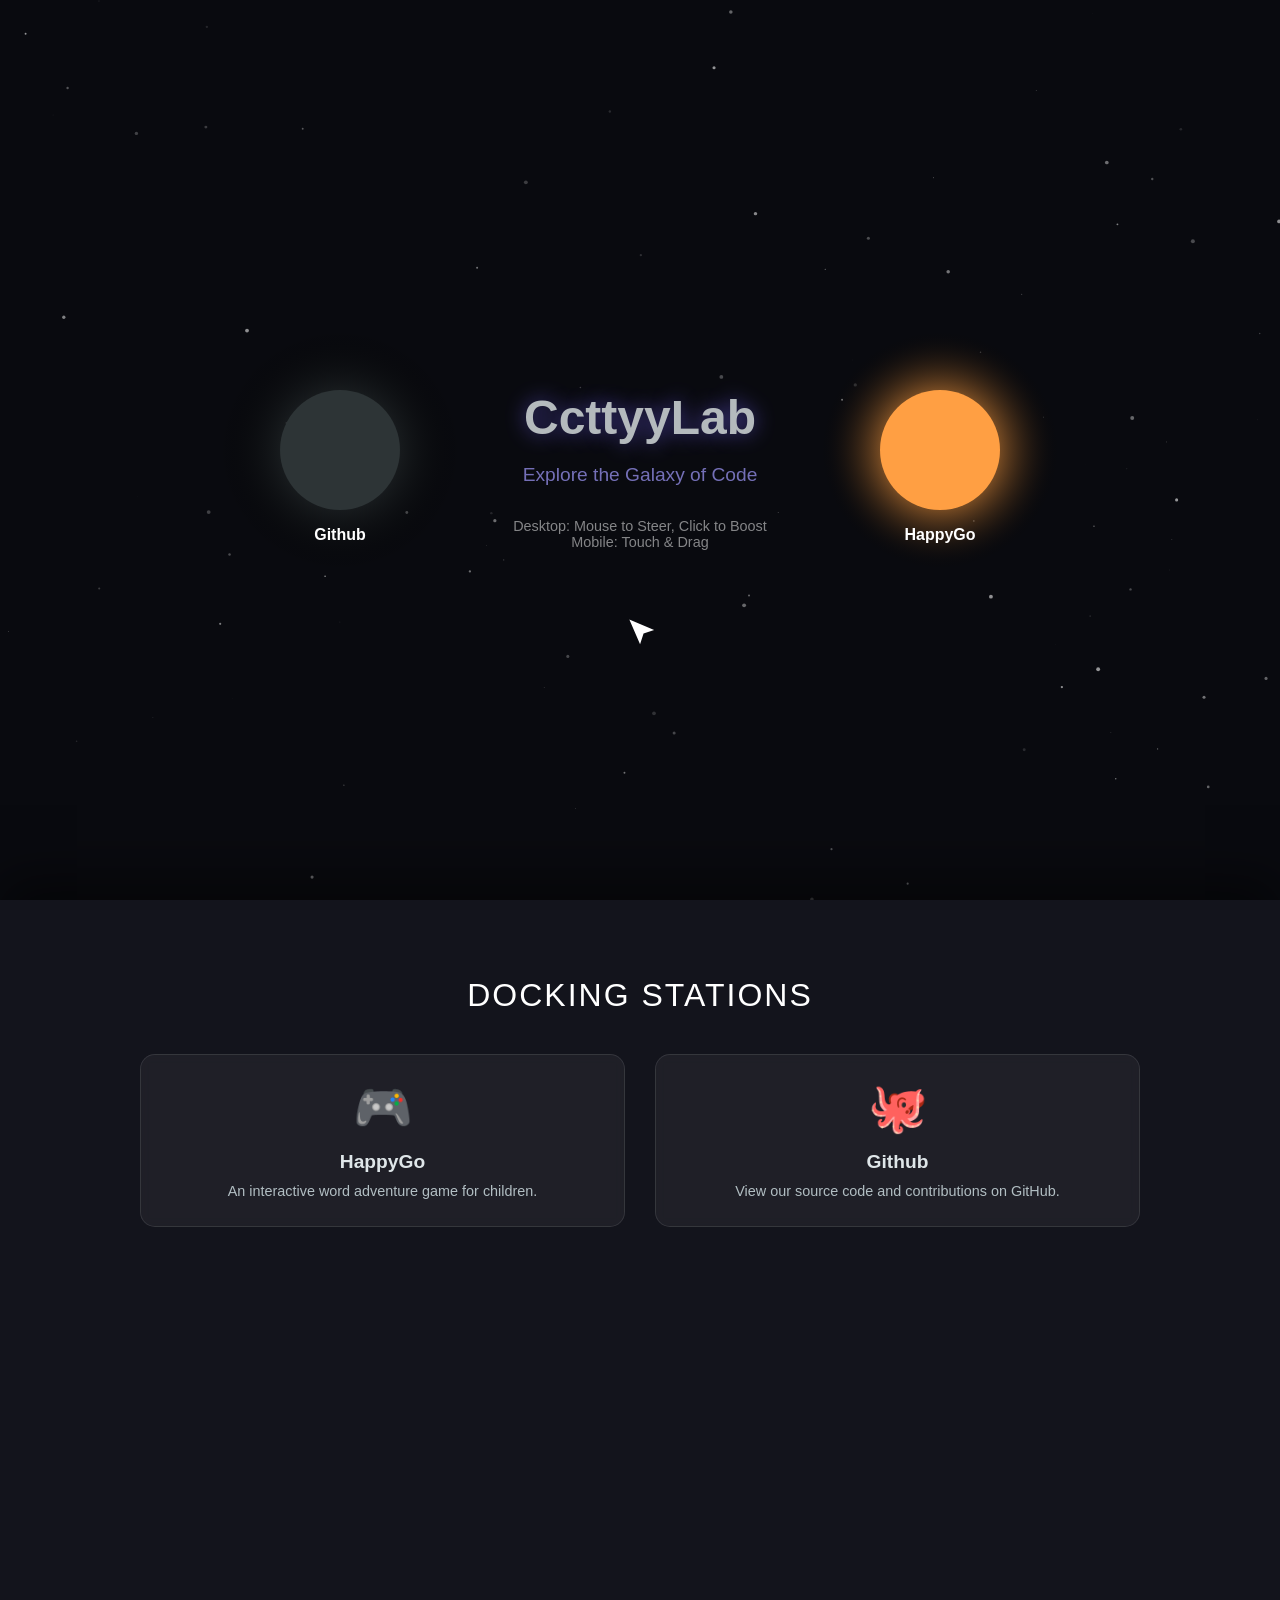
==== index.html @ d502afff "feat: 新增主页 `index.html` 及项目配置 `projects.json`，实现交互式星系导航与动态项目展示功能。" ====
<!DOCTYPE html>
<html lang="zh-CN">

<head>
  <meta charset="UTF-8">
  <meta name="viewport" content="width=device-width, initial-scale=1.0, maximum-scale=1.0, user-scalable=no">
  <title>CcttyyLab - Galaxy Hopper</title>
  <style>
    :root {
      --primary-color: #6c5ce7;
      --secondary-color: #a29bfe;
      --text-color: #dfe6e9;
      --bg-color: #090a0f;
    }

    body {
      font-family: 'Segoe UI', sans-serif;
      margin: 0;
      padding: 0;
      background-color: var(--bg-color);
      color: var(--text-color);
      min-height: 100vh;
      overflow-y: auto;
      overflow-x: hidden;
      display: flex;
      flex-direction: column;
      align-items: center;
      user-select: none;
    }

    /* Hero Section with Game */
    #hero-game {
      width: 100%;
      height: 100vh;
      position: relative;
      overflow: hidden;
      display: flex;
      justify-content: center;
      align-items: center;
    }

    #space-canvas {
      position: absolute;
      top: 0;
      left: 0;
      width: 100%;
      height: 100%;
      z-index: 1;
      cursor: crosshair;
    }

    #ui-layer {
      position: absolute;
      z-index: 10;
      pointer-events: none;
      /* Pass clicks to canvas */
      text-align: center;
      width: 80%;
    }

    h1 {
      font-size: 3rem;
      margin-bottom: 0.5rem;
      text-shadow: 0 0 20px rgba(108, 92, 231, 0.8);
      opacity: 0.8;
    }

    p.subtitle {
      font-size: 1.2rem;
      color: var(--secondary-color);
      margin-bottom: 2rem;
      opacity: 0.7;
    }

    .instruction {
      font-size: 0.9rem;
      color: rgba(255, 255, 255, 0.5);
      margin-top: 10px;
    }

    /* Projects Section */
    #projects {
      width: 100%;
      min-height: 80vh;
      background: #13141c;
      padding: 50px 20px;
      display: flex;
      flex-direction: column;
      align-items: center;
      box-sizing: border-box;
      z-index: 2;
      box-shadow: 0 -20px 50px rgba(0, 0, 0, 0.5);
    }

    .section-title {
      font-size: 2rem;
      color: white;
      margin-bottom: 40px;
      text-align: center;
      font-weight: 300;
      letter-spacing: 2px;
      text-transform: uppercase;
    }

    .project-grid {
      display: grid;
      grid-template-columns: repeat(auto-fit, minmax(280px, 1fr));
      gap: 30px;
      width: 100%;
      max-width: 1000px;
    }

    .project-card {
      background: rgba(255, 255, 255, 0.05);
      border-radius: 15px;
      padding: 25px;
      transition: all 0.3s;
      text-decoration: none;
      color: inherit;
      border: 1px solid rgba(255, 255, 255, 0.1);
      display: flex;
      flex-direction: column;
      align-items: center;
      text-align: center;
      backdrop-filter: blur(5px);
    }

    .project-card:hover {
      transform: translateY(-5px);
      background: rgba(255, 255, 255, 0.1);
      border-color: var(--primary-color);
      box-shadow: 0 0 20px rgba(108, 92, 231, 0.3);
    }

    .project-icon {
      font-size: 3rem;
      margin-bottom: 15px;
    }

    .project-name {
      font-size: 1.2rem;
      font-weight: bold;
      margin-bottom: 8px;
    }

    .project-desc {
      color: #b2bec3;
      font-size: 0.9rem;
      line-height: 1.4;
    }
  </style>
</head>

<body>

  <section id="hero-game">
    <canvas id="space-canvas"></canvas>
    <div id="ui-layer">
      <h1>CcttyyLab</h1>
      <p class="subtitle">Explore the Galaxy of Code</p>
      <div class="instruction">Desktop: Mouse to Steer, Click to Boost<br>Mobile: Touch & Drag</div>
    </div>
  </section>

  <section id="projects">
    <h2 class="section-title">Docking Stations</h2>
    <div id="project-container" class="project-grid">
      <!-- Generated via JS -->
    </div>
  </section>

  <script>
    /**
     * Galaxy Hopper - Navigation Game
     */
    const canvas = document.getElementById('space-canvas');
    const ctx = canvas.getContext('2d');
    const uiLayer = document.getElementById('ui-layer');
    const projectContainer = document.getElementById('project-container');

    let width, height;
    let particles = [];
    let planets = [];

    // Spaceship State
    const ship = {
      x: 0,
      y: 0,
      vx: 0,
      vy: 0,
      angle: 0,
      thrust: 0,
      size: 15
    };

    // Game Config
    const FRICTION = 0.97;
    const THRUST_POWER = 0.8;
    const ROTATION_SMOOTH = 0.1;
    const MAX_SPEED = 12;

    // Mouse/Touch Input
    const input = {
      x: 0,
      y: 0,
      active: false
    };

    function resize() {
      width = window.innerWidth;
      height = window.innerHeight;
      canvas.width = width;
      canvas.height = height;

      // Reset ship to center if lost
      if (ship.x === 0 && ship.y === 0) {
        ship.x = width / 2;
        ship.y = height * 0.7;
      }
    }

    window.addEventListener('resize', resize);
    resize();

    // Init Ship
    ship.x = width / 2;
    ship.y = height * 0.7;

    class Particle {
      constructor() {
        this.reset();
      }

      reset() {
        this.x = Math.random() * width;
        this.y = Math.random() * height;
        this.z = Math.random() * 2 + 0.5; // Depth
        this.size = Math.random() * 2;
        this.alpha = Math.random() * 0.5 + 0.1;
      }

      update() {
        this.x -= ship.vx * this.z * 0.1;
        this.y -= ship.vy * this.z * 0.1;

        if (this.x < 0) this.x += width;
        if (this.x > width) this.x -= width;
        if (this.y < 0) this.y += height;
        if (this.y > height) this.y -= height;
      }

      draw() {
        ctx.fillStyle = `rgba(255, 255, 255, ${this.alpha})`;
        ctx.beginPath();
        ctx.arc(this.x, this.y, this.size, 0, Math.PI * 2);
        ctx.fill();
      }
    }

    class Planet {
      constructor(label, url, x, y, color, size = 60) {
        this.label = label;
        this.url = url;
        this.x = x;
        this.y = y;
        this.color = color;
        this.size = size;
        this.pulse = 0;
      }

      update() {
        this.x -= ship.vx * 0.5;
        this.y -= ship.vy * 0.5;

        if (this.x < -400) this.x += width + 800;
        if (this.x > width + 400) this.x -= width + 800;
        if (this.y < -400) this.y += height + 800;
        if (this.y > height + 400) this.y -= height + 800;

        this.pulse += 0.05;
      }

      draw() {
        // Glow
        const glowSize = this.size + Math.sin(this.pulse) * 5;
        const g = ctx.createRadialGradient(this.x, this.y, this.size * 0.5, this.x, this.y, glowSize * 2);
        g.addColorStop(0, this.color);
        g.addColorStop(1, 'rgba(0,0,0,0)');
        ctx.fillStyle = g;
        ctx.beginPath();
        ctx.arc(this.x, this.y, glowSize * 2, 0, Math.PI * 2);
        ctx.fill();

        // Body
        ctx.fillStyle = this.color;
        ctx.beginPath();
        ctx.arc(this.x, this.y, this.size, 0, Math.PI * 2);
        ctx.fill();

        // Label
        ctx.fillStyle = 'white';
        ctx.font = 'bold 16px Arial';
        ctx.textAlign = 'center';
        ctx.fillText(this.label, this.x, this.y + this.size + 30);
      }

      checkCollision(s) {
        const dx = s.x - this.x;
        const dy = s.y - this.y;
        const dist = Math.sqrt(dx * dx + dy * dy);
        if (dist < this.size + s.size) {
          window.location.href = this.url;
        }
      }
    }

    // Load Config and Init
    async function init() {
      try {
        const response = await fetch('./projects.json');
        const config = await response.json();

        // Update UI Text
        document.title = `${config.title} - Lab`;
        document.querySelector('h1').textContent = config.title;
        document.querySelector('.subtitle').textContent = config.subtitle;
        document.querySelector('.instruction').innerHTML = config.heroConfig.instruction;

        // Render Project Cards
        projectContainer.innerHTML = '';
        config.projects.forEach((proj, index) => {
          const card = document.createElement('a');
          card.href = proj.url;
          card.className = 'project-card';
          card.innerHTML = `
            <div class="project-icon">${proj.icon}</div>
            <div class="project-name">${proj.name}</div>
            <div class="project-desc">${proj.desc}</div>
          `;
          projectContainer.appendChild(card);

          // Add corresponding planet
          const angle = (index / config.projects.length) * Math.PI * 2;
          const dist = 300;
          const px = width / 2 + Math.cos(angle) * dist;
          const py = height / 2 + Math.sin(angle) * dist;
          planets.push(new Planet(proj.name, proj.url, px, py, proj.planetColor || '#6c5ce7'));
        });

        startLoop();
      } catch (err) {
        console.error('Failed to load projects:', err);
      }
    }

    // Init Particles
    for (let i = 0; i < 100; i++) particles.push(new Particle());

    // Input Handling
    canvas.addEventListener('mousemove', e => {
      input.x = e.clientX;
      input.y = e.clientY;
    });

    canvas.addEventListener('mousedown', () => input.active = true);
    canvas.addEventListener('mouseup', () => input.active = false);

    canvas.addEventListener('touchmove', e => {
      e.preventDefault();
      input.x = e.touches[0].clientX;
      input.y = e.touches[0].clientY;
    }, { passive: false });

    canvas.addEventListener('touchstart', e => {
      e.preventDefault();
      input.active = true;
      input.x = e.touches[0].clientX;
      input.y = e.touches[0].clientY;
    }, { passive: false });

    canvas.addEventListener('touchend', () => input.active = false);

    // Game Loop
    function startLoop() {
      function loop() {
        ctx.fillStyle = '#090a0f';
        ctx.fillRect(0, 0, width, height);

        const dx = input.x - ship.x;
        const dy = input.y - ship.y;
        const targetAngle = Math.atan2(dy, dx);

        let diff = targetAngle - ship.angle;
        while (diff < -Math.PI) diff += Math.PI * 2;
        while (diff > Math.PI) diff -= Math.PI * 2;
        ship.angle += diff * ROTATION_SMOOTH;

        if (input.active) {
          ship.vx += Math.cos(ship.angle) * THRUST_POWER;
          ship.vy += Math.sin(ship.angle) * THRUST_POWER;

          ctx.fillStyle = '#fab1a0';
          const flameLen = Math.random() * 30 + 10;
          const fx = ship.x - Math.cos(ship.angle) * flameLen;
          const fy = ship.y - Math.sin(ship.angle) * flameLen;
          ctx.beginPath();
          ctx.arc(fx, fy, 5, 0, Math.PI * 2);
          ctx.fill();
        }

        const speed = Math.sqrt(ship.vx * ship.vx + ship.vy * ship.vy);
        if (speed > MAX_SPEED) {
          ship.vx = (ship.vx / speed) * MAX_SPEED;
          ship.vy = (ship.vy / speed) * MAX_SPEED;
        }

        ship.vx *= FRICTION;
        ship.vy *= FRICTION;
        ship.x += ship.vx;
        ship.y += ship.vy;

        if (ship.x < 0) { ship.x = 0; ship.vx *= -0.8; }
        if (ship.x > width) { ship.x = width; ship.vx *= -0.8; }
        if (ship.y < 0) { ship.y = 0; ship.vy *= -0.8; }
        if (ship.y > height) { ship.y = height; ship.vy *= -0.8; }

        particles.forEach(p => {
          p.update();
          p.draw();
        });

        planets.forEach(p => {
          p.update();
          p.draw();
          p.checkCollision(ship);
        });

        ctx.save();
        ctx.translate(ship.x, ship.y);
        ctx.rotate(ship.angle);
        ctx.fillStyle = 'white';
        ctx.beginPath();
        ctx.moveTo(15, 0);
        ctx.lineTo(-10, 10);
        ctx.lineTo(-5, 0);
        ctx.lineTo(-10, -10);
        ctx.closePath();
        ctx.fill();
        ctx.restore();

        if (input.active) {
          uiLayer.style.opacity = Math.max(0, 1 - speed / 5);
        } else {
          uiLayer.style.opacity = 1;
        }

        requestAnimationFrame(loop);
      }
      loop();
    }

    init();

  </script>
</body>

</html>
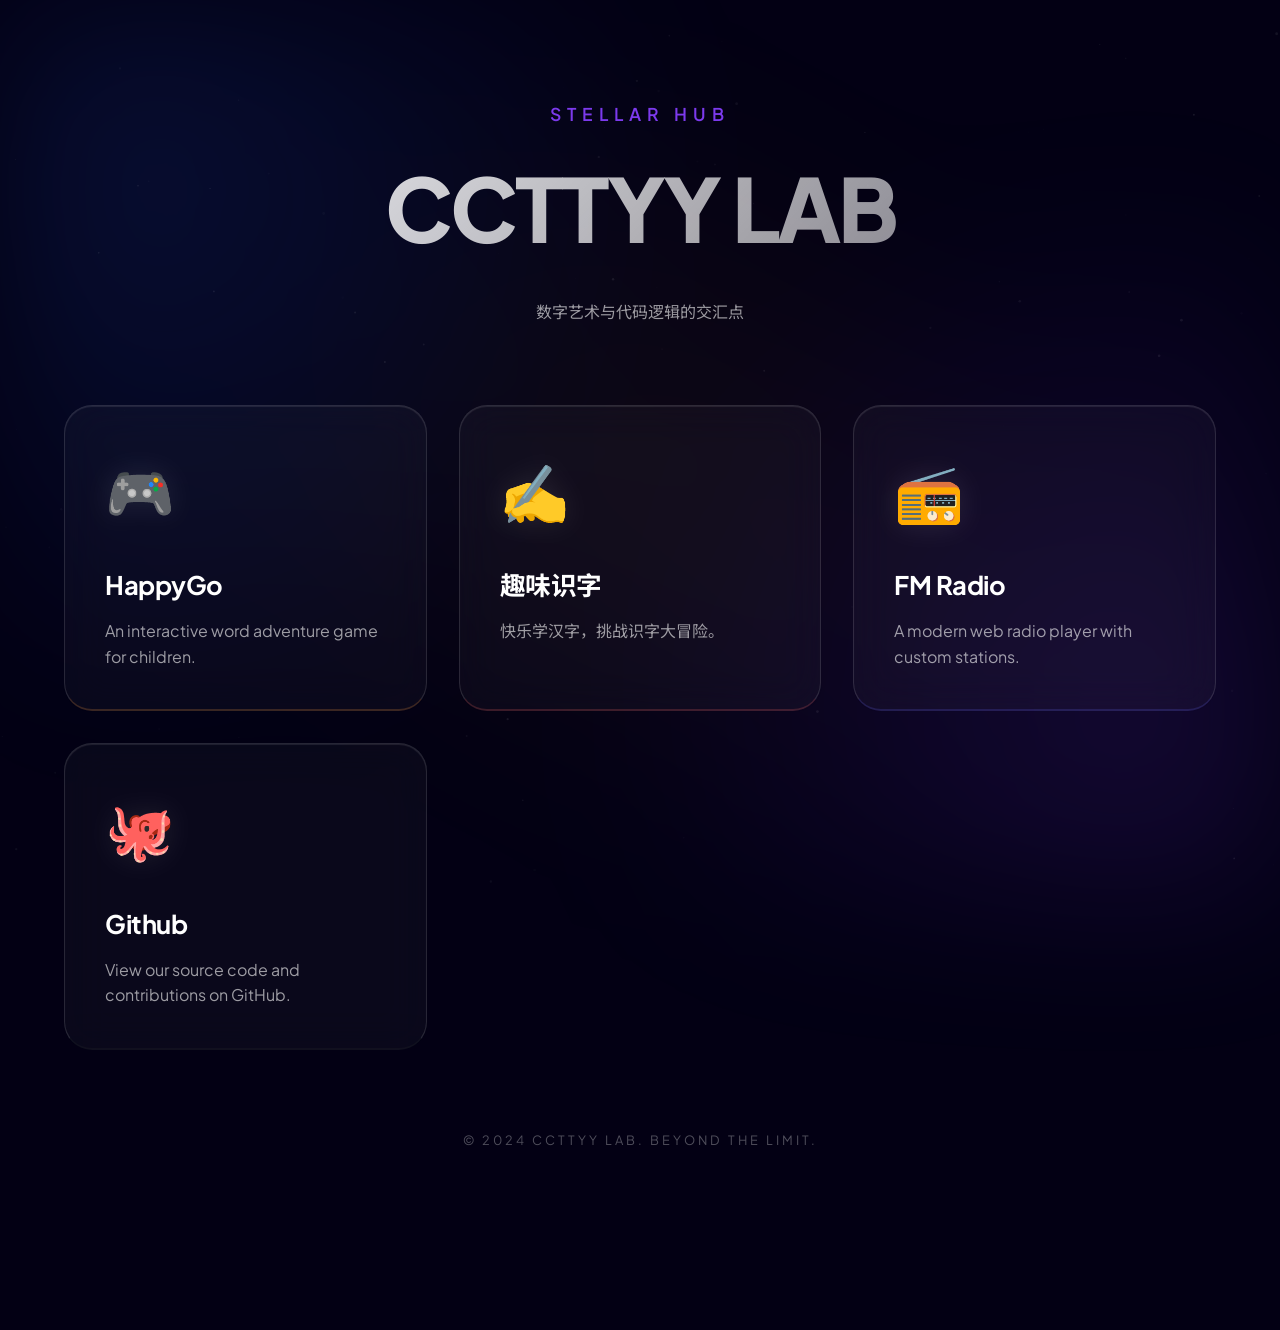
==== commit a616d1e5: "feat: 重构首页UI为梦幻代码星系主题，移除旧游戏化头部并更新项目展示样式。" ====
--- a/index.html
+++ b/index.html
@@ -3,464 +3,314 @@
 
 <head>
   <meta charset="UTF-8">
-  <meta name="viewport" content="width=device-width, initial-scale=1.0, maximum-scale=1.0, user-scalable=no">
-  <title>CcttyyLab - Galaxy Hopper</title>
+  <meta name="viewport" content="width=device-width, initial-scale=1.0">
+  <title>CcttyyLab - 梦幻代码星系</title>
+  <link rel="preconnect" href="https://fonts.googleapis.com">
+  <link rel="preconnect" href="https://fonts.gstatic.com" crossorigin>
+  <link
+    href="https://fonts.googleapis.com/css2?family=Plus+Jakarta+Sans:wght@300;400;600;800&family=Noto+Sans+SC:wght@300;400;700&display=swap"
+    rel="stylesheet">
   <style>
     :root {
-      --primary-color: #6c5ce7;
-      --secondary-color: #a29bfe;
-      --text-color: #dfe6e9;
-      --bg-color: #090a0f;
-    }
-
-    body {
-      font-family: 'Segoe UI', sans-serif;
+      /* 融合蓝、紫、橙的流光色彩 */
+      --c-blue: #2563eb;
+      --c-purple: #7c3aed;
+      --c-orange: #f59e0b;
+      --text-main: #ffffff;
+      --text-dim: rgba(255, 255, 255, 0.6);
+      --glass-bg: rgba(255, 255, 255, 0.03);
+      --glass-border: rgba(255, 255, 255, 0.12);
+    }
+
+    * {
+      box-sizing: border-box;
       margin: 0;
       padding: 0;
-      background-color: var(--bg-color);
-      color: var(--text-color);
+    }
+
+    body {
+      background-color: #030014;
+      color: var(--text-main);
+      font-family: 'Plus Jakarta Sans', 'Noto Sans SC', sans-serif;
+      overflow-x: hidden;
+      line-height: 1.6;
       min-height: 100vh;
-      overflow-y: auto;
-      overflow-x: hidden;
-      display: flex;
-      flex-direction: column;
-      align-items: center;
-      user-select: none;
-    }
-
-    /* Hero Section with Game */
-    #hero-game {
-      width: 100%;
-      height: 100vh;
-      position: relative;
-      overflow: hidden;
-      display: flex;
-      justify-content: center;
-      align-items: center;
-    }
-
-    #space-canvas {
-      position: absolute;
+    }
+
+    /* 梦幻流光背景 */
+    .gradient-bg {
+      position: fixed;
       top: 0;
       left: 0;
       width: 100%;
       height: 100%;
-      z-index: 1;
-      cursor: crosshair;
-    }
-
-    #ui-layer {
-      position: absolute;
-      z-index: 10;
-      pointer-events: none;
-      /* Pass clicks to canvas */
+      z-index: -1;
+      background: radial-gradient(circle at 10% 20%, rgba(37, 99, 235, 0.15) 0%, transparent 40%),
+        radial-gradient(circle at 90% 80%, rgba(124, 58, 237, 0.15) 0%, transparent 40%),
+        radial-gradient(circle at 50% 50%, rgba(245, 158, 11, 0.05) 0%, transparent 50%);
+      filter: blur(80px);
+      animation: drift 20s infinite alternate ease-in-out;
+    }
+
+    @keyframes drift {
+      from {
+        transform: scale(1) translate(0, 0);
+      }
+
+      to {
+        transform: scale(1.1) translate(-2%, -2%);
+      }
+    }
+
+    /* 动态网格点 */
+    #bg-canvas {
+      position: fixed;
+      top: 0;
+      left: 0;
+      width: 100%;
+      height: 100%;
+      z-index: -1;
+      opacity: 0.3;
+    }
+
+    .container {
+      max-width: 1200px;
+      margin: 0 auto;
+      padding: 100px 24px;
+    }
+
+    header {
       text-align: center;
-      width: 80%;
+      margin-bottom: 80px;
+      animation: fadeIn 1.2s ease-out;
     }
 
     h1 {
-      font-size: 3rem;
-      margin-bottom: 0.5rem;
-      text-shadow: 0 0 20px rgba(108, 92, 231, 0.8);
-      opacity: 0.8;
-    }
-
-    p.subtitle {
-      font-size: 1.2rem;
-      color: var(--secondary-color);
-      margin-bottom: 2rem;
-      opacity: 0.7;
-    }
-
-    .instruction {
-      font-size: 0.9rem;
-      color: rgba(255, 255, 255, 0.5);
-      margin-top: 10px;
-    }
-
-    /* Projects Section */
-    #projects {
-      width: 100%;
-      min-height: 80vh;
-      background: #13141c;
-      padding: 50px 20px;
-      display: flex;
-      flex-direction: column;
-      align-items: center;
-      box-sizing: border-box;
-      z-index: 2;
-      box-shadow: 0 -20px 50px rgba(0, 0, 0, 0.5);
-    }
-
-    .section-title {
-      font-size: 2rem;
-      color: white;
-      margin-bottom: 40px;
-      text-align: center;
-      font-weight: 300;
-      letter-spacing: 2px;
+      font-size: clamp(3rem, 10vw, 5.5rem);
+      font-weight: 800;
+      letter-spacing: -3px;
+      margin-bottom: 20px;
+      background: linear-gradient(135deg, #fff 0%, rgba(255, 255, 255, 0.4) 100%);
+      -webkit-background-clip: text;
+      background-clip: text;
+      -webkit-text-fill-color: transparent;
+    }
+
+    .subtitle {
+      font-size: 1.1rem;
+      color: var(--c-purple);
+      font-weight: 600;
+      letter-spacing: 6px;
       text-transform: uppercase;
-    }
-
+      margin-bottom: 10px;
+    }
+
+    /* 玻璃拟态网格 */
     .project-grid {
       display: grid;
       grid-template-columns: repeat(auto-fit, minmax(280px, 1fr));
-      gap: 30px;
-      width: 100%;
-      max-width: 1000px;
+      gap: 32px;
+      perspective: 1000px;
     }
 
     .project-card {
-      background: rgba(255, 255, 255, 0.05);
-      border-radius: 15px;
-      padding: 25px;
-      transition: all 0.3s;
+      position: relative;
+      background: var(--glass-bg);
+      border: 1px solid var(--glass-border);
+      border-radius: 28px;
+      padding: 40px;
       text-decoration: none;
       color: inherit;
-      border: 1px solid rgba(255, 255, 255, 0.1);
+      backdrop-filter: blur(20px);
+      -webkit-backdrop-filter: blur(20px);
+      transition: all 0.6s cubic-bezier(0.16, 1, 0.3, 1);
       display: flex;
       flex-direction: column;
-      align-items: center;
+      min-height: 280px;
+      /* 细腻的反光边缘 */
+      box-shadow: inset 0 1px 1px rgba(255, 255, 255, 0.1);
+    }
+
+    /* 浮空上浮反馈 */
+    .project-card:hover {
+      transform: translateY(-20px) scale(1.03);
+      background: rgba(255, 255, 255, 0.05);
+      border-color: rgba(255, 255, 255, 0.25);
+      /* 深远投影 */
+      box-shadow: 0 40px 80px rgba(0, 0, 0, 0.5),
+        inset 0 1px 1px rgba(255, 255, 255, 0.2);
+    }
+
+    .card-icon {
+      font-size: 3.5rem;
+      margin-bottom: 30px;
+      filter: drop-shadow(0 0 15px rgba(255, 255, 255, 0.1));
+      transition: transform 0.6s cubic-bezier(0.16, 1, 0.3, 1);
+    }
+
+    .project-card:hover .card-icon {
+      transform: scale(1.1) translateY(-5px);
+    }
+
+    .card-title {
+      font-size: 1.6rem;
+      font-weight: 700;
+      margin-bottom: 12px;
+      letter-spacing: -0.5px;
+    }
+
+    .card-desc {
+      font-size: 1rem;
+      color: var(--text-dim);
+      line-height: 1.6;
+    }
+
+    /* 每一个卡片的个性化发光 */
+    .project-card::after {
+      content: '';
+      position: absolute;
+      inset: 0;
+      border-radius: 28px;
+      opacity: 0;
+      transition: opacity 0.6s;
+      pointer-events: none;
+      background: radial-gradient(circle at var(--px) var(--py), rgba(255, 255, 255, 0.15) 0%, transparent 50%);
+    }
+
+    .project-card:hover::after {
+      opacity: 1;
+    }
+
+    @keyframes fadeIn {
+      from {
+        opacity: 0;
+        transform: translateY(30px);
+      }
+
+      to {
+        opacity: 1;
+        transform: translateY(0);
+      }
+    }
+
+    @media (max-width: 640px) {
+      .container {
+        padding: 60px 20px;
+      }
+
+      h1 {
+        font-size: 3.5rem;
+      }
+
+      .project-card {
+        padding: 32px;
+        min-height: 240px;
+      }
+    }
+
+    footer {
       text-align: center;
-      backdrop-filter: blur(5px);
-    }
-
-    .project-card:hover {
-      transform: translateY(-5px);
-      background: rgba(255, 255, 255, 0.1);
-      border-color: var(--primary-color);
-      box-shadow: 0 0 20px rgba(108, 92, 231, 0.3);
-    }
-
-    .project-icon {
-      font-size: 3rem;
-      margin-bottom: 15px;
-    }
-
-    .project-name {
-      font-size: 1.2rem;
-      font-weight: bold;
-      margin-bottom: 8px;
-    }
-
-    .project-desc {
-      color: #b2bec3;
-      font-size: 0.9rem;
-      line-height: 1.4;
+      padding: 80px 0;
+      color: var(--text-dim);
+      font-size: 0.8rem;
+      letter-spacing: 3px;
+      opacity: 0.5;
     }
   </style>
 </head>
 
 <body>
 
-  <section id="hero-game">
-    <canvas id="space-canvas"></canvas>
-    <div id="ui-layer">
-      <h1>CcttyyLab</h1>
-      <p class="subtitle">Explore the Galaxy of Code</p>
-      <div class="instruction">Desktop: Mouse to Steer, Click to Boost<br>Mobile: Touch & Drag</div>
+  <div class="gradient-bg"></div>
+  <canvas id="bg-canvas"></canvas>
+
+  <div class="container">
+    <header>
+      <div class="subtitle">STELLAR HUB</div>
+      <h1>CCTTYY LAB</h1>
+      <p id="hero-subtitle" style="color: var(--text-dim); max-width: 600px; margin: 0 auto;">数字艺术与代码逻辑的交汇点</p>
+    </header>
+
+    <div id="project-grid" class="project-grid">
+      <!-- JS 注入 -->
     </div>
-  </section>
-
-  <section id="projects">
-    <h2 class="section-title">Docking Stations</h2>
-    <div id="project-container" class="project-grid">
-      <!-- Generated via JS -->
-    </div>
-  </section>
+
+    <footer>&copy; 2024 CCTTYY LAB. BEYOND THE LIMIT.</footer>
+  </div>
 
   <script>
-    /**
-     * Galaxy Hopper - Navigation Game
-     */
-    const canvas = document.getElementById('space-canvas');
-    const ctx = canvas.getContext('2d');
-    const uiLayer = document.getElementById('ui-layer');
-    const projectContainer = document.getElementById('project-container');
-
-    let width, height;
-    let particles = [];
-    let planets = [];
-
-    // Spaceship State
-    const ship = {
-      x: 0,
-      y: 0,
-      vx: 0,
-      vy: 0,
-      angle: 0,
-      thrust: 0,
-      size: 15
-    };
-
-    // Game Config
-    const FRICTION = 0.97;
-    const THRUST_POWER = 0.8;
-    const ROTATION_SMOOTH = 0.1;
-    const MAX_SPEED = 12;
-
-    // Mouse/Touch Input
-    const input = {
-      x: 0,
-      y: 0,
-      active: false
-    };
-
-    function resize() {
-      width = window.innerWidth;
-      height = window.innerHeight;
-      canvas.width = width;
-      canvas.height = height;
-
-      // Reset ship to center if lost
-      if (ship.x === 0 && ship.y === 0) {
-        ship.x = width / 2;
-        ship.y = height * 0.7;
-      }
-    }
-
-    window.addEventListener('resize', resize);
-    resize();
-
-    // Init Ship
-    ship.x = width / 2;
-    ship.y = height * 0.7;
-
-    class Particle {
-      constructor() {
-        this.reset();
-      }
-
-      reset() {
-        this.x = Math.random() * width;
-        this.y = Math.random() * height;
-        this.z = Math.random() * 2 + 0.5; // Depth
-        this.size = Math.random() * 2;
-        this.alpha = Math.random() * 0.5 + 0.1;
-      }
-
-      update() {
-        this.x -= ship.vx * this.z * 0.1;
-        this.y -= ship.vy * this.z * 0.1;
-
-        if (this.x < 0) this.x += width;
-        if (this.x > width) this.x -= width;
-        if (this.y < 0) this.y += height;
-        if (this.y > height) this.y -= height;
-      }
-
-      draw() {
-        ctx.fillStyle = `rgba(255, 255, 255, ${this.alpha})`;
-        ctx.beginPath();
-        ctx.arc(this.x, this.y, this.size, 0, Math.PI * 2);
-        ctx.fill();
-      }
-    }
-
-    class Planet {
-      constructor(label, url, x, y, color, size = 60) {
-        this.label = label;
-        this.url = url;
-        this.x = x;
-        this.y = y;
-        this.color = color;
-        this.size = size;
-        this.pulse = 0;
-      }
-
-      update() {
-        this.x -= ship.vx * 0.5;
-        this.y -= ship.vy * 0.5;
-
-        if (this.x < -400) this.x += width + 800;
-        if (this.x > width + 400) this.x -= width + 800;
-        if (this.y < -400) this.y += height + 800;
-        if (this.y > height + 400) this.y -= height + 800;
-
-        this.pulse += 0.05;
-      }
-
-      draw() {
-        // Glow
-        const glowSize = this.size + Math.sin(this.pulse) * 5;
-        const g = ctx.createRadialGradient(this.x, this.y, this.size * 0.5, this.x, this.y, glowSize * 2);
-        g.addColorStop(0, this.color);
-        g.addColorStop(1, 'rgba(0,0,0,0)');
-        ctx.fillStyle = g;
-        ctx.beginPath();
-        ctx.arc(this.x, this.y, glowSize * 2, 0, Math.PI * 2);
-        ctx.fill();
-
-        // Body
-        ctx.fillStyle = this.color;
-        ctx.beginPath();
-        ctx.arc(this.x, this.y, this.size, 0, Math.PI * 2);
-        ctx.fill();
-
-        // Label
-        ctx.fillStyle = 'white';
-        ctx.font = 'bold 16px Arial';
-        ctx.textAlign = 'center';
-        ctx.fillText(this.label, this.x, this.y + this.size + 30);
-      }
-
-      checkCollision(s) {
-        const dx = s.x - this.x;
-        const dy = s.y - this.y;
-        const dist = Math.sqrt(dx * dx + dy * dy);
-        if (dist < this.size + s.size) {
-          window.location.href = this.url;
-        }
-      }
-    }
-
-    // Load Config and Init
+    const grid = document.getElementById('project-grid');
+
     async function init() {
       try {
-        const response = await fetch('./projects.json');
-        const config = await response.json();
-
-        // Update UI Text
-        document.title = `${config.title} - Lab`;
-        document.querySelector('h1').textContent = config.title;
-        document.querySelector('.subtitle').textContent = config.subtitle;
-        document.querySelector('.instruction').innerHTML = config.heroConfig.instruction;
-
-        // Render Project Cards
-        projectContainer.innerHTML = '';
-        config.projects.forEach((proj, index) => {
+        const res = await fetch('https://ccttyylab.github.io/projects.json');
+        const data = await res.json();
+
+        data.projects.forEach((proj, i) => {
           const card = document.createElement('a');
           card.href = proj.url;
           card.className = 'project-card';
+
+          // 每一个卡片的个性化边框色（光晕暗示）
+          const accentColor = proj.planetColor || '#7c3aed';
+          card.style.borderBottom = `2px solid ${accentColor}33`; // 20% opacity
+
           card.innerHTML = `
-            <div class="project-icon">${proj.icon}</div>
-            <div class="project-name">${proj.name}</div>
-            <div class="project-desc">${proj.desc}</div>
-          `;
-          projectContainer.appendChild(card);
-
-          // Add corresponding planet
-          const angle = (index / config.projects.length) * Math.PI * 2;
-          const dist = 300;
-          const px = width / 2 + Math.cos(angle) * dist;
-          const py = height / 2 + Math.sin(angle) * dist;
-          planets.push(new Planet(proj.name, proj.url, px, py, proj.planetColor || '#6c5ce7'));
+                        <div class="card-icon">${proj.icon}</div>
+                        <div class="card-body">
+                            <div class="card-title">${proj.name}</div>
+                            <div class="card-desc">${proj.desc}</div>
+                        </div>
+                    `;
+
+          // 鼠标跟随发光逻辑
+          card.addEventListener('mousemove', (e) => {
+            const rect = card.getBoundingClientRect();
+            card.style.setProperty('--px', `${e.clientX - rect.left}px`);
+            card.style.setProperty('--py', `${e.clientY - rect.top}px`);
+          });
+
+          grid.appendChild(card);
         });
-
-        startLoop();
-      } catch (err) {
-        console.error('Failed to load projects:', err);
-      }
-    }
-
-    // Init Particles
-    for (let i = 0; i < 100; i++) particles.push(new Particle());
-
-    // Input Handling
-    canvas.addEventListener('mousemove', e => {
-      input.x = e.clientX;
-      input.y = e.clientY;
-    });
-
-    canvas.addEventListener('mousedown', () => input.active = true);
-    canvas.addEventListener('mouseup', () => input.active = false);
-
-    canvas.addEventListener('touchmove', e => {
-      e.preventDefault();
-      input.x = e.touches[0].clientX;
-      input.y = e.touches[0].clientY;
-    }, { passive: false });
-
-    canvas.addEventListener('touchstart', e => {
-      e.preventDefault();
-      input.active = true;
-      input.x = e.touches[0].clientX;
-      input.y = e.touches[0].clientY;
-    }, { passive: false });
-
-    canvas.addEventListener('touchend', () => input.active = false);
-
-    // Game Loop
-    function startLoop() {
-      function loop() {
-        ctx.fillStyle = '#090a0f';
-        ctx.fillRect(0, 0, width, height);
-
-        const dx = input.x - ship.x;
-        const dy = input.y - ship.y;
-        const targetAngle = Math.atan2(dy, dx);
-
-        let diff = targetAngle - ship.angle;
-        while (diff < -Math.PI) diff += Math.PI * 2;
-        while (diff > Math.PI) diff -= Math.PI * 2;
-        ship.angle += diff * ROTATION_SMOOTH;
-
-        if (input.active) {
-          ship.vx += Math.cos(ship.angle) * THRUST_POWER;
-          ship.vy += Math.sin(ship.angle) * THRUST_POWER;
-
-          ctx.fillStyle = '#fab1a0';
-          const flameLen = Math.random() * 30 + 10;
-          const fx = ship.x - Math.cos(ship.angle) * flameLen;
-          const fy = ship.y - Math.sin(ship.angle) * flameLen;
-          ctx.beginPath();
-          ctx.arc(fx, fy, 5, 0, Math.PI * 2);
-          ctx.fill();
-        }
-
-        const speed = Math.sqrt(ship.vx * ship.vx + ship.vy * ship.vy);
-        if (speed > MAX_SPEED) {
-          ship.vx = (ship.vx / speed) * MAX_SPEED;
-          ship.vy = (ship.vy / speed) * MAX_SPEED;
-        }
-
-        ship.vx *= FRICTION;
-        ship.vy *= FRICTION;
-        ship.x += ship.vx;
-        ship.y += ship.vy;
-
-        if (ship.x < 0) { ship.x = 0; ship.vx *= -0.8; }
-        if (ship.x > width) { ship.x = width; ship.vx *= -0.8; }
-        if (ship.y < 0) { ship.y = 0; ship.vy *= -0.8; }
-        if (ship.y > height) { ship.y = height; ship.vy *= -0.8; }
-
-        particles.forEach(p => {
-          p.update();
-          p.draw();
-        });
-
-        planets.forEach(p => {
-          p.update();
-          p.draw();
-          p.checkCollision(ship);
-        });
-
-        ctx.save();
-        ctx.translate(ship.x, ship.y);
-        ctx.rotate(ship.angle);
-        ctx.fillStyle = 'white';
+      } catch (e) { console.error(e); }
+    }
+
+    // 星空粒子背景
+    const canvas = document.getElementById('bg-canvas');
+    const ctx = canvas.getContext('2d');
+    let w, h, particles = [];
+
+    function resize() {
+      w = canvas.width = window.innerWidth;
+      h = canvas.height = window.innerHeight;
+    }
+
+    class Particle {
+      constructor() {
+        this.x = Math.random() * w;
+        this.y = Math.random() * h;
+        this.s = Math.random() * 1.5;
+        this.o = Math.random();
+      }
+      draw() {
+        ctx.fillStyle = `rgba(255,255,255,${this.o * 0.3})`;
         ctx.beginPath();
-        ctx.moveTo(15, 0);
-        ctx.lineTo(-10, 10);
-        ctx.lineTo(-5, 0);
-        ctx.lineTo(-10, -10);
-        ctx.closePath();
+        ctx.arc(this.x, this.y, this.s, 0, Math.PI * 2);
         ctx.fill();
-        ctx.restore();
-
-        if (input.active) {
-          uiLayer.style.opacity = Math.max(0, 1 - speed / 5);
-        } else {
-          uiLayer.style.opacity = 1;
-        }
-
-        requestAnimationFrame(loop);
-      }
-      loop();
-    }
-
+      }
+    }
+
+    function animate() {
+      ctx.clearRect(0, 0, w, h);
+      particles.forEach(p => p.draw());
+      requestAnimationFrame(animate);
+    }
+
+    window.addEventListener('resize', resize);
+    resize();
+    for (let i = 0; i < 150; i++) particles.push(new Particle());
     init();
-
+    animate();
   </script>
 </body>
 
